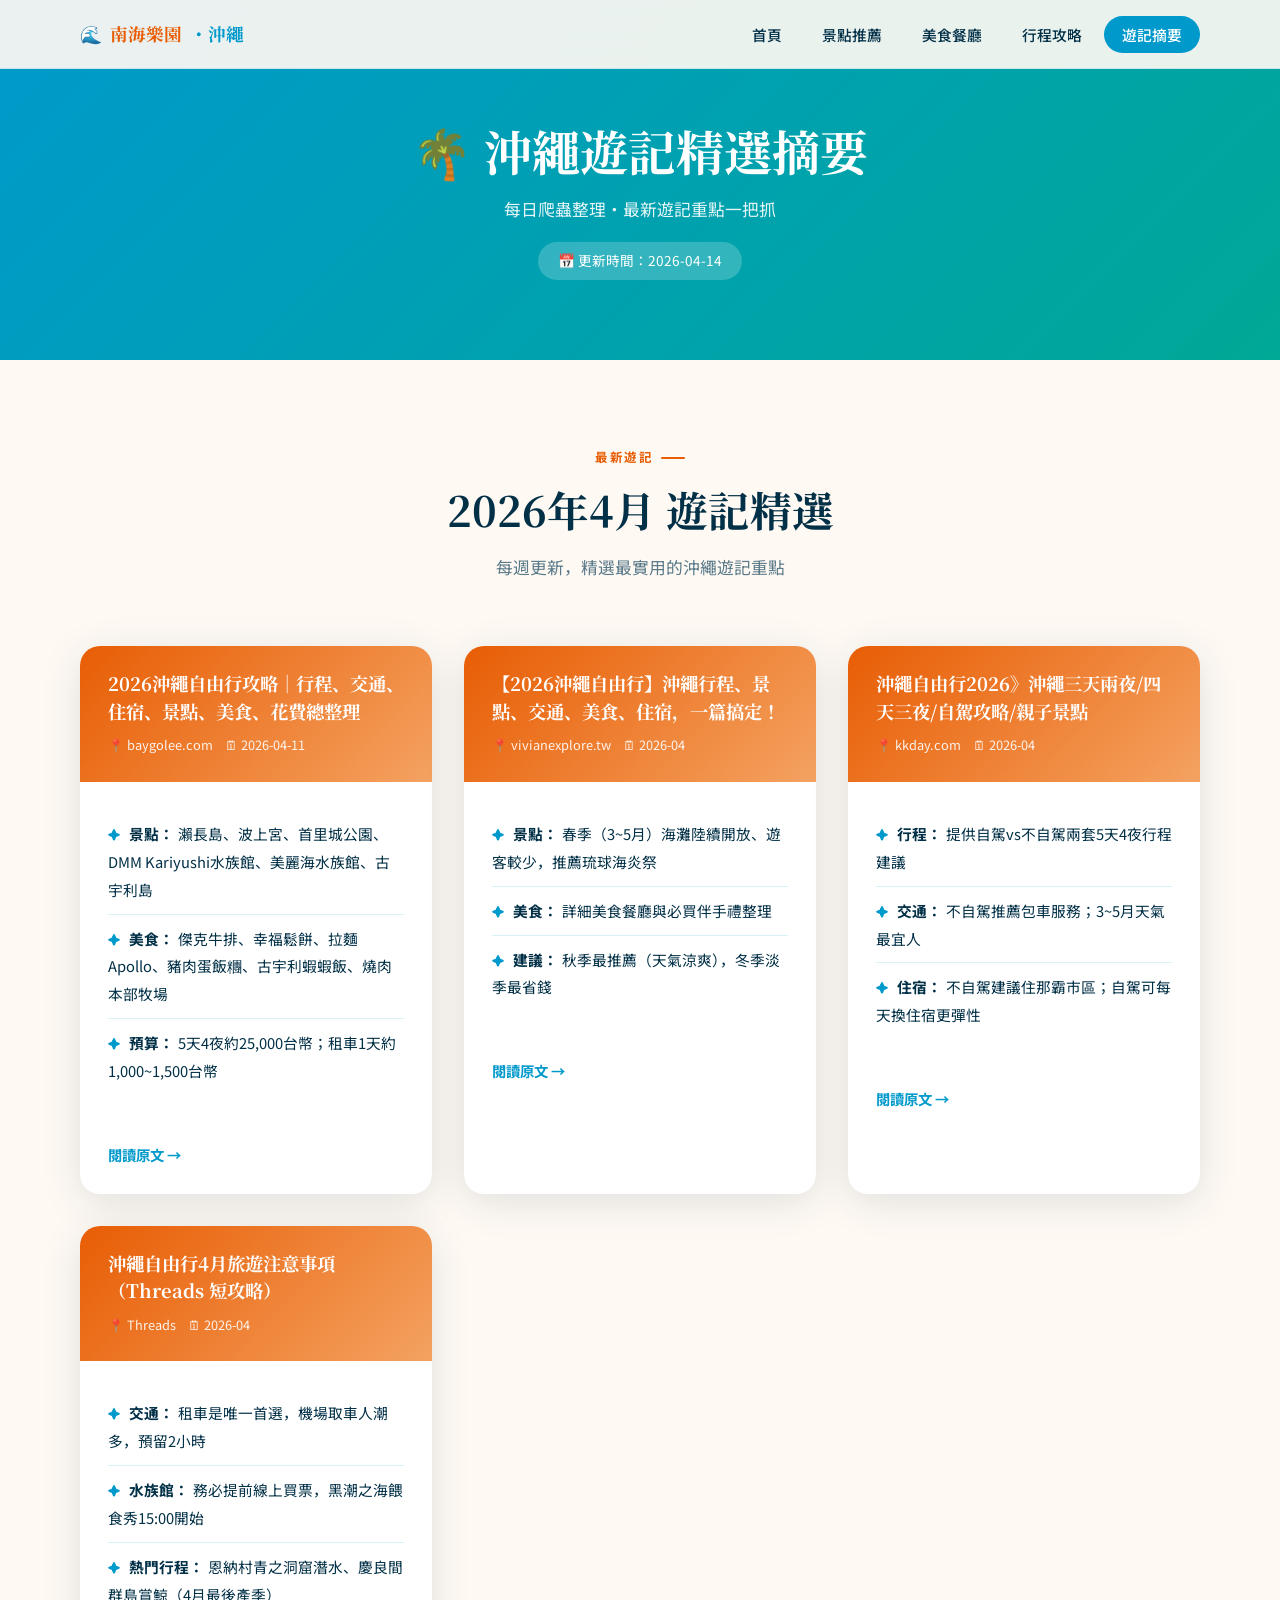
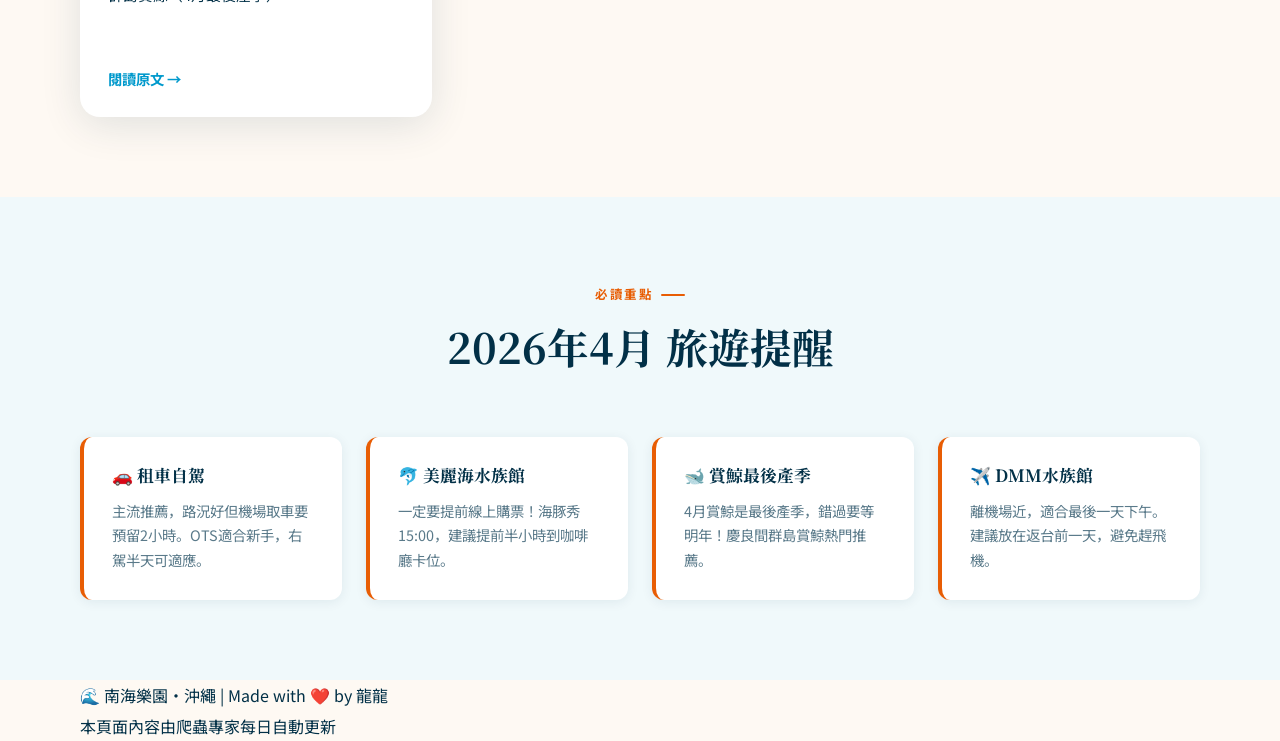
==== blog.html @ 4c33d05e "Add: 遊記摘要部落格頁面 (blog.html) + 導航列更新" ====
<!DOCTYPE html>
<html lang="zh-TW">
<head>
  <meta charset="UTF-8">
  <meta name="viewport" content="width=device-width, initial-scale=1.0">
  <title>🌴 遊記摘要｜南海樂園・沖繩</title>
  <link rel="preconnect" href="https://fonts.googleapis.com">
  <link href="https://fonts.googleapis.com/css2?family=Noto+Serif+JP:wght@400;700;900&family=Noto+Sans+JP:wght@300;400;500;700&display=swap" rel="stylesheet">
  <link rel="stylesheet" href="css/style.css">
  <style>
    /* ===== Blog Page Styles ===== */
    .page-header {
      background: linear-gradient(135deg, var(--primary) 0%, var(--teal) 100%);
      padding: 120px 0 80px;
      text-align: center;
      color: white;
    }
    .page-header h1 {
      font-size: clamp(2rem, 5vw, 3rem);
      margin-bottom: 12px;
    }
    .page-header p {
      opacity: 0.9;
      font-size: 1.05rem;
    }
    .update-time {
      display: inline-block;
      background: rgba(255,255,255,0.2);
      padding: 6px 20px;
      border-radius: 50px;
      font-size: 0.85rem;
      margin-top: 16px;
    }

    /* ===== Blog Cards Grid ===== */
    .blog-section {
      padding: 80px 0;
    }
    .blog-grid {
      display: grid;
      grid-template-columns: repeat(auto-fill, minmax(340px, 1fr));
      gap: 32px;
      margin-top: 48px;
    }
    .blog-card {
      background: white;
      border-radius: var(--radius);
      overflow: hidden;
      box-shadow: var(--shadow);
      transition: var(--transition);
    }
    .blog-card:hover {
      transform: translateY(-8px);
      box-shadow: 0 20px 60px rgba(2,48,71,0.18);
    }
    .blog-card-header {
      background: linear-gradient(135deg, var(--secondary) 0%, var(--sand) 100%);
      padding: 24px 28px;
      color: white;
    }
    .blog-card-header h3 {
      font-size: 1.15rem;
      margin-bottom: 8px;
      line-height: 1.5;
    }
    .blog-meta {
      display: flex;
      flex-wrap: wrap;
      gap: 12px;
      font-size: 0.8rem;
      opacity: 0.9;
    }
    .blog-meta span {
      display: flex;
      align-items: center;
      gap: 4px;
    }
    .blog-card-body {
      padding: 28px;
    }
    .blog-highlights {
      list-style: none;
    }
    .blog-highlights li {
      padding: 10px 0;
      border-bottom: 1px solid var(--border);
      font-size: 0.92rem;
    }
    .blog-highlights li:last-child {
      border-bottom: none;
    }
    .blog-highlights li::before {
      content: '✦';
      color: var(--primary);
      margin-right: 8px;
      font-size: 0.8rem;
    }
    .blog-highlights .label {
      font-weight: 700;
      color: var(--dark);
      margin-right: 4px;
    }
    .blog-card-footer {
      padding: 16px 28px 24px;
    }
    .blog-link {
      display: inline-flex;
      align-items: center;
      gap: 6px;
      color: var(--primary);
      font-weight: 700;
      font-size: 0.9rem;
      transition: var(--transition);
    }
    .blog-link:hover {
      gap: 12px;
      color: var(--secondary);
    }

    /* ===== Key Tips Section ===== */
    .tips-section {
      background: var(--light-bg);
      padding: 80px 0;
    }
    .tips-list {
      display: grid;
      grid-template-columns: repeat(auto-fill, minmax(260px, 1fr));
      gap: 24px;
      margin-top: 48px;
    }
    .tip-card {
      background: white;
      border-radius: var(--radius-sm);
      padding: 28px;
      box-shadow: var(--shadow-sm);
      border-left: 4px solid var(--secondary);
    }
    .tip-card h4 {
      color: var(--dark);
      margin-bottom: 12px;
      font-size: 1.05rem;
    }
    .tip-card p {
      font-size: 0.9rem;
      color: var(--text-light);
      line-height: 1.7;
    }

    /* ===== Responsive ===== */
    @media (max-width: 768px) {
      .blog-grid {
        grid-template-columns: 1fr;
      }
    }
  </style>
</head>
<body>

<!-- Navbar -->
<nav class="navbar">
  <div class="container">
    <a href="index.html" class="nav-logo">🌊 <span>南海樂園</span>・沖繩</a>
    <ul class="nav-links">
      <li><a href="index.html">首頁</a></li>
      <li><a href="spots.html">景點推薦</a></li>
      <li><a href="restaurants.html">美食餐廳</a></li>
      <li><a href="itinerary.html">行程攻略</a></li>
      <li><a href="blog.html" class="active">遊記摘要</a></li>
    </ul>
    <div class="hamburger" aria-label="選單">
      <span></span><span></span><span></span>
    </div>
  </div>
</nav>

<!-- Mobile Menu -->
<div class="mobile-menu" id="mobileMenu">
  <div class="mobile-menu-panel">
    <button class="menu-close" aria-label="關閉" onclick="closeMobileMenu()">✕</button>
    <ul>
      <li><a href="index.html" onclick="closeMobileMenu()">首頁</a></li>
      <li><a href="spots.html" onclick="closeMobileMenu()">景點推薦</a></li>
      <li><a href="restaurants.html" onclick="closeMobileMenu()">美食餐廳</a></li>
      <li><a href="itinerary.html" onclick="closeMobileMenu()">行程攻略</a></li>
      <li><a href="blog.html" onclick="closeMobileMenu()">遊記摘要</a></li>
    </ul>
  </div>
</div>

<!-- Page Header -->
<header class="page-header">
  <div class="container">
    <h1>🌴 沖繩遊記精選摘要</h1>
    <p>每日爬蟲整理・最新遊記重點一把抓</p>
    <div class="update-time">📅 更新時間：2026-04-14</div>
  </div>
</header>

<!-- Blog Cards -->
<section class="blog-section">
  <div class="container">
    <div class="section-header reveal">
      <div class="section-tag">最新遊記</div>
      <h2 class="section-title">2026年4月 遊記精選</h2>
      <p class="section-sub">每週更新，精選最實用的沖繩遊記重點</p>
    </div>

    <div class="blog-grid">

      <!-- Article 1 -->
      <article class="blog-card reveal">
        <div class="blog-card-header">
          <h3>2026沖繩自由行攻略｜行程、交通、住宿、景點、美食、花費總整理</h3>
          <div class="blog-meta">
            <span>📍 baygolee.com</span>
            <span>🗓 2026-04-11</span>
          </div>
        </div>
        <div class="blog-card-body">
          <ul class="blog-highlights">
            <li><span class="label">景點：</span>瀨長島、波上宮、首里城公園、DMM Kariyushi水族館、美麗海水族館、古宇利島</li>
            <li><span class="label">美食：</span>傑克牛排、幸福鬆餅、拉麵Apollo、豬肉蛋飯糰、古宇利蝦蝦飯、燒肉本部牧場</li>
            <li><span class="label">預算：</span>5天4夜約25,000台幣；租車1天約1,000~1,500台幣</li>
          </ul>
        </div>
        <div class="blog-card-footer">
          <a href="https://baygolee.com/oka-pedia/" target="_blank" class="blog-link">
            閱讀原文 → <span></span>
          </a>
        </div>
      </article>

      <!-- Article 2 -->
      <article class="blog-card reveal">
        <div class="blog-card-header">
          <h3>【2026沖繩自由行】沖繩行程、景點、交通、美食、住宿，一篇搞定！</h3>
          <div class="blog-meta">
            <span>📍 vivianexplore.tw</span>
            <span>🗓 2026-04</span>
          </div>
        </div>
        <div class="blog-card-body">
          <ul class="blog-highlights">
            <li><span class="label">景點：</span>春季（3~5月）海灘陸續開放、遊客較少，推薦琉球海炎祭</li>
            <li><span class="label">美食：</span>詳細美食餐廳與必買伴手禮整理</li>
            <li><span class="label">建議：</span>秋季最推薦（天氣涼爽），冬季淡季最省錢</li>
          </ul>
        </div>
        <div class="blog-card-footer">
          <a href="https://vivianexplore.tw/okinawa-travel/" target="_blank" class="blog-link">
            閱讀原文 → <span></span>
          </a>
        </div>
      </article>

      <!-- Article 3 -->
      <article class="blog-card reveal">
        <div class="blog-card-header">
          <h3>沖繩自由行2026》沖繩三天兩夜/四天三夜/自駕攻略/親子景點</h3>
          <div class="blog-meta">
            <span>📍 kkday.com</span>
            <span>🗓 2026-04</span>
          </div>
        </div>
        <div class="blog-card-body">
          <ul class="blog-highlights">
            <li><span class="label">行程：</span>提供自駕vs不自駕兩套5天4夜行程建議</li>
            <li><span class="label">交通：</span>不自駕推薦包車服務；3~5月天氣最宜人</li>
            <li><span class="label">住宿：</span>不自駕建議住那霸市區；自駕可每天換住宿更彈性</li>
          </ul>
        </div>
        <div class="blog-card-footer">
          <a href="https://www.kkday.com/zh-tw/blog/38327/asia-japan-okinawa-guide" target="_blank" class="blog-link">
            閱讀原文 → <span></span>
          </a>
        </div>
      </article>

      <!-- Article 4 -->
      <article class="blog-card reveal">
        <div class="blog-card-header">
          <h3>沖繩自由行4月旅遊注意事項（Threads 短攻略）</h3>
          <div class="blog-meta">
            <span>📍 Threads</span>
            <span>🗓 2026-04</span>
          </div>
        </div>
        <div class="blog-card-body">
          <ul class="blog-highlights">
            <li><span class="label">交通：</span>租車是唯一首選，機場取車人潮多，預留2小時</li>
            <li><span class="label">水族館：</span>務必提前線上買票，黑潮之海餵食秀15:00開始</li>
            <li><span class="label">熱門行程：</span>恩納村青之洞窟潛水、慶良間群島賞鯨（4月最後產季）</li>
          </ul>
        </div>
        <div class="blog-card-footer">
          <a href="https://www.threads.com/@roolez553/post/DW0d550mD9Z" target="_blank" class="blog-link">
            閱讀原文 → <span></span>
          </a>
        </div>
      </article>

    </div>
  </div>
</section>

<!-- Key Tips -->
<section class="tips-section">
  <div class="container">
    <div class="section-header reveal">
      <div class="section-tag">必讀重點</div>
      <h2 class="section-title">2026年4月 旅遊提醒</h2>
    </div>

    <div class="tips-list">
      <div class="tip-card reveal">
        <h4>🚗 租車自駕</h4>
        <p>主流推薦，路況好但機場取車要預留2小時。OTS適合新手，右駕半天可適應。</p>
      </div>
      <div class="tip-card reveal">
        <h4>🐬 美麗海水族館</h4>
        <p>一定要提前線上購票！海豚秀15:00，建議提前半小時到咖啡廳卡位。</p>
      </div>
      <div class="tip-card reveal">
        <h4>🐋 賞鯨最後產季</h4>
        <p>4月賞鯨是最後產季，錯過要等明年！慶良間群島賞鯨熱門推薦。</p>
      </div>
      <div class="tip-card reveal">
        <h4>✈️ DMM水族館</h4>
        <p>離機場近，適合最後一天下午。建議放在返台前一天，避免趕飛機。</p>
      </div>
    </div>
  </div>
</section>

<!-- Footer -->
<footer>
  <div class="container">
    <div class="footer-content">
      <p>🌊 南海樂園・沖繩 | Made with ❤️ by 龍龍</p>
      <p class="footer-note">本頁面內容由爬蟲專家每日自動更新</p>
    </div>
  </div>
</footer>

<script>
  // Scroll reveal
  const reveals = document.querySelectorAll('.reveal');
  const revealOnScroll = () => {
    reveals.forEach(el => {
      const top = el.getBoundingClientRect().top;
      if (top < window.innerHeight - 80) el.classList.add('visible');
    });
  };
  window.addEventListener('scroll', revealOnScroll);
  revealOnScroll();

  // Mobile menu
  function closeMobileMenu() {
    document.getElementById('mobileMenu').classList.remove('open');
  }
  document.querySelector('.hamburger').addEventListener('click', () => {
    document.getElementById('mobileMenu').classList.add('open');
  });
  document.getElementById('mobileMenu').addEventListener('click', (e) => {
    if (e.target.id === 'mobileMenu') closeMobileMenu();
  });
</script>

</body>
</html>
---- css/style.css ----
/* ===== Okinawa Trip V2 Design System ===== */
* {
  margin: 0;
  padding: 0;
  box-sizing: border-box;
}

:root {
  --primary: #0099CC;
  --primary-dark: #007AA3;
  --secondary: #E85D04;
  --teal: #00A896;
  --sand: #F4A261;
  --bg: #FEF9F3;
  --dark: #023047;
  --white: #ffffff;
  --light-bg: #F0F9FB;
  --text: #023047;
  --text-light: #5A7A8A;
  --border: rgba(0,153,204,0.15);
  --shadow: 0 8px 40px rgba(2,48,71,0.12);
  --shadow-sm: 0 2px 12px rgba(2,48,71,0.08);
  --radius: 20px;
  --radius-sm: 12px;
  --transition: all 0.35s cubic-bezier(0.25,0.46,0.45,0.94);
  --section-pad: 96px;
}

html { scroll-behavior: smooth; }

body {
  font-family: 'Noto Sans JP', 'Helvetica Neue', Arial, sans-serif;
  color: var(--text);
  background: var(--bg);
  line-height: 1.9;
  overflow-x: hidden;
}

h1, h2, h3, h4 {
  font-family: 'Noto Serif JP', serif;
  font-weight: 700;
  line-height: 1.3;
}

a { text-decoration: none; color: inherit; }
img { max-width: 100%; display: block; }

/* ===== Scroll Reveal ===== */
.reveal {
  opacity: 0;
  transform: translateY(40px);
  transition: opacity 0.7s ease, transform 0.7s ease;
}
.reveal.visible {
  opacity: 1;
  transform: translateY(0);
}
.reveal-left {
  opacity: 0;
  transform: translateX(-50px);
  transition: opacity 0.7s ease, transform 0.7s ease;
}
.reveal-left.visible { opacity: 1; transform: translateX(0); }
.reveal-right {
  opacity: 0;
  transform: translateX(50px);
  transition: opacity 0.7s ease, transform 0.7s ease;
}
.reveal-right.visible { opacity: 1; transform: translateX(0); }

/* ===== Container ===== */
.container {
  max-width: 1200px;
  margin: 0 auto;
  padding: 0 40px;
}
@media (max-width: 768px) {
  .container { padding: 0 20px; }
}

/* ===== Navbar ===== */
.navbar {
  position: fixed;
  top: 0; left: 0; right: 0;
  background: rgba(254,249,243,0.92);
  backdrop-filter: blur(16px);
  -webkit-backdrop-filter: blur(16px);
  z-index: 1000;
  border-bottom: 1px solid var(--border);
  transition: var(--transition);
}
.navbar .container {
  display: flex;
  align-items: center;
  justify-content: space-between;
  height: 68px;
}
.nav-logo {
  display: flex;
  align-items: center;
  gap: 8px;
  font-family: 'Noto Serif JP', serif;
  font-size: 1.1rem;
  font-weight: 700;
  color: var(--primary);
}
.nav-logo span { color: var(--secondary); }
.nav-links {
  display: flex;
  list-style: none;
  gap: 4px;
}
.nav-links a {
  padding: 8px 18px;
  border-radius: 50px;
  font-weight: 500;
  color: var(--text);
  font-size: 0.92rem;
  transition: var(--transition);
}
.nav-links a:hover { background: var(--primary); color: var(--white); }
.nav-links a.active { background: var(--primary); color: var(--white); }
.hamburger {
  display: none;
  flex-direction: column;
  gap: 5px;
  cursor: pointer;
  padding: 8px;
}
.hamburger span {
  display: block;
  width: 24px;
  height: 2px;
  background: var(--dark);
  border-radius: 2px;
  transition: var(--transition);
}

/* Mobile Menu */
.mobile-menu {
  display: none;
  position: fixed;
  inset: 0;
  background: rgba(2,48,71,0.5);
  z-index: 2000;
  opacity: 0;
  pointer-events: none;
  transition: opacity 0.3s ease;
}
.mobile-menu.open {
  display: block;
  opacity: 1;
  pointer-events: all;
}
.mobile-menu-panel {
  position: absolute;
  right: 0;
  top: 0;
  bottom: 0;
  width: 280px;
  background: var(--white);
  padding: 24px;
  transform: translateX(100%);
  transition: transform 0.3s ease;
}
.mobile-menu.open .mobile-menu-panel { transform: translateX(0); }
.menu-close {
  background: none;
  border: none;
  font-size: 1.4rem;
  cursor: pointer;
  color: var(--text);
  display: block;
  margin-left: auto;
  margin-bottom: 24px;
}
.mobile-menu-panel ul { list-style: none; }
.mobile-menu-panel a {
  display: block;
  padding: 14px 0;
  font-size: 1.05rem;
  font-weight: 500;
  border-bottom: 1px solid var(--border);
  color: var(--text);
}
@media (max-width: 768px) {
  .nav-links { display: none; }
  .hamburger { display: flex; }
}

/* ===== Hero ===== */
.hero {
  position: relative;
  height: 100vh;
  min-height: 640px;
  display: flex;
  align-items: center;
  justify-content: center;
  overflow: hidden;
}
.hero-bg {
  position: absolute;
  inset: 0;
  background-image: url('../images/hero-okinawa.jpg');
  background-size: cover;
  background-position: center;
  transform: scale(1.05);
  animation: heroZoom 20s ease-in-out infinite alternate;
}
@keyframes heroZoom {
  from { transform: scale(1.05); }
  to { transform: scale(1.15); }
}
.hero-overlay {
  position: absolute;
  inset: 0;
  background: linear-gradient(
    160deg,
    rgba(2,48,71,0.55) 0%,
    rgba(0,153,204,0.3) 50%,
    rgba(2,48,71,0.65) 100%
  );
}
.hero-content {
  position: relative;
  z-index: 2;
  text-align: center;
  color: var(--white);
  padding: 0 24px;
}
.hero-badge {
  display: inline-block;
  background: rgba(255,255,255,0.18);
  backdrop-filter: blur(8px);
  border: 1px solid rgba(255,255,255,0.3);
  padding: 6px 20px;
  border-radius: 50px;
  font-size: 0.82rem;
  font-weight: 600;
  letter-spacing: 2px;
  text-transform: uppercase;
  margin-bottom: 24px;
  color: rgba(255,255,255,0.9);
}
.hero h1 {
  font-size: clamp(3rem, 8vw, 5.5rem);
  font-weight: 900;
  line-height: 1.1;
  margin-bottom: 20px;
  text-shadow: 0 4px 30px rgba(0,0,0,0.3);
}
.hero h1 em {
  font-style: normal;
  color: var(--sand);
}
.hero-sub {
  font-size: clamp(1rem, 2.5vw, 1.25rem);
  opacity: 0.9;
  max-width: 560px;
  margin: 0 auto 36px;
  line-height: 1.8;
  font-weight: 300;
}
.hero-cta {
  display: flex;
  gap: 14px;
  justify-content: center;
  flex-wrap: wrap;
}
.btn {
  display: inline-flex;
  align-items: center;
  gap: 8px;
  padding: 14px 28px;
  border-radius: 50px;
  font-weight: 600;
  font-size: 0.95rem;
  transition: var(--transition);
  cursor: pointer;
  border: 2px solid transparent;
}
.btn-primary {
  background: var(--secondary);
  color: var(--white);
  border-color: var(--secondary);
}
.btn-primary:hover {
  background: #c94e00;
  transform: translateY(-3px) scale(1.03);
  box-shadow: 0 12px 30px rgba(232,93,4,0.4);
}
.btn-outline {
  background: rgba(255,255,255,0.15);
  color: var(--white);
  border-color: rgba(255,255,255,0.5);
  backdrop-filter: blur(4px);
}
.btn-outline:hover {
  background: var(--white);
  color: var(--primary);
  transform: translateY(-3px) scale(1.03);
  box-shadow: 0 12px 30px rgba(0,0,0,0.2);
}
.btn-outline-dark {
  background: transparent;
  color: var(--primary);
  border-color: var(--primary);
}
.btn-outline-dark:hover {
  background: var(--primary);
  color: var(--white);
  transform: translateY(-3px) scale(1.03);
  box-shadow: 0 12px 30px rgba(0,153,204,0.3);
}
.scroll-hint {
  position: absolute;
  bottom: 32px;
  left: 50%;
  transform: translateX(-50%);
  color: rgba(255,255,255,0.7);
  font-size: 0.8rem;
  letter-spacing: 2px;
  animation: bounce 2s ease-in-out infinite;
  z-index: 2;
}
@keyframes bounce {
  0%, 100% { transform: translateX(-50%) translateY(0); }
  50% { transform: translateX(-50%) translateY(8px); }
}

/* ===== Section Headers ===== */
.section-tag {
  display: inline-flex;
  align-items: center;
  gap: 8px;
  font-size: 0.78rem;
  font-weight: 700;
  letter-spacing: 2.5px;
  text-transform: uppercase;
  color: var(--secondary);
  margin-bottom: 12px;
}
.section-tag::before {
  content: '';
  display: block;
  width: 24px;
  height: 2px;
  background: var(--secondary);
  border-radius: 2px;
}
.section-title {
  font-size: clamp(1.8rem, 4vw, 2.6rem);
  color: var(--dark);
  margin-bottom: 16px;
}
.section-sub {
  font-size: 1.05rem;
  color: var(--text-light);
  max-width: 560px;
  line-height: 1.8;
  margin-bottom: 56px;
}
.section-header {
  text-align: center;
  margin-bottom: 64px;
}
.section-header .section-tag {
  justify-content: center;
}
.section-header .section-tag::before { display: none; }
.section-header .section-tag::after {
  content: '';
  display: block;
  width: 24px;
  height: 2px;
  background: var(--secondary);
  border-radius: 2px;
}
.section-header .section-sub { margin: 0 auto; }

/* ===== Sections ===== */
section { padding: var(--section-pad) 0; }
section.dark { background: var(--dark); color: var(--white); }
section.light { background: var(--light-bg); }

/* ===== Spotlight / Featured Cards ===== */
.spotlight-grid {
  display: flex;
  flex-direction: column;
  gap: 80px;
}
.spotlight-card {
  display: grid;
  grid-template-columns: 1fr 1fr;
  gap: 64px;
  align-items: center;
  padding: 64px;
  background: var(--white);
  border-radius: var(--radius);
  box-shadow: var(--shadow);
  transition: var(--transition);
  overflow: hidden;
  position: relative;
}
.spotlight-card::before {
  content: '';
  position: absolute;
  top: 0; left: 0;
  width: 5px;
  height: 100%;
  background: linear-gradient(to bottom, var(--primary), var(--teal));
  border-radius: 20px 0 0 20px;
}
.spotlight-card:hover {
  transform: translateY(-6px);
  box-shadow: 0 20px 60px rgba(2,48,71,0.18);
}
.spotlight-card.reverse { direction: rtl; }
.spotlight-card.reverse > * { direction: ltr; }
.spotlight-img {
  border-radius: var(--radius-sm);
  overflow: hidden;
  aspect-ratio: 4/3;
  position: relative;
}
.spotlight-img img {
  width: 100%;
  height: 100%;
  object-fit: cover;
  transition: transform 0.6s ease;
}
.spotlight-card:hover .spotlight-img img { transform: scale(1.06); }
.spotlight-badge {
  position: absolute;
  top: 16px;
  left: 16px;
  background: var(--secondary);
  color: var(--white);
  padding: 5px 14px;
  border-radius: 50px;
  font-size: 0.75rem;
  font-weight: 700;
  letter-spacing: 1px;
  text-transform: uppercase;
}
.spotlight-text { padding: 8px 0; }
.spotlight-label {
  font-size: 0.78rem;
  font-weight: 700;
  letter-spacing: 2px;
  text-transform: uppercase;
  color: var(--primary);
  margin-bottom: 10px;
  display: flex;
  align-items: center;
  gap: 8px;
}
.spotlight-label::before {
  content: '';
  display: block;
  width: 20px;
  height: 2px;
  background: var(--primary);
  border-radius: 2px;
}
.spotlight-title {
  font-size: clamp(1.5rem, 3vw, 2rem);
  color: var(--dark);
  margin-bottom: 16px;
  line-height: 1.3;
}
.spotlight-desc {
  font-size: 0.97rem;
  color: var(--text-light);
  line-height: 1.9;
  margin-bottom: 24px;
}
.spotlight-tags {
  display: flex;
  flex-wrap: wrap;
  gap: 8px;
  margin-bottom: 28px;
}
.tag-pill {
  display: inline-flex;
  align-items: center;
  gap: 5px;
  padding: 5px 14px;
  border-radius: 50px;
  font-size: 0.78rem;
  font-weight: 600;
  background: var(--light-bg);
  color: var(--primary);
  border: 1px solid var(--border);
}
.spotlight-link {
  display: inline-flex;
  align-items: center;
  gap: 8px;
  font-weight: 700;
  font-size: 0.9rem;
  color: var(--primary);
  transition: var(--transition);
  padding-bottom: 2px;
  border-bottom: 2px solid transparent;
}
.spotlight-link:hover {
  gap: 14px;
  border-bottom-color: var(--primary);
}

@media (max-width: 900px) {
  .spotlight-card {
    grid-template-columns: 1fr;
    padding: 40px 32px;
    gap: 32px;
  }
  .spotlight-card.reverse { direction: ltr; }
}

/* ===== Day Cards ===== */
.day-section { margin-top: 80px; }
.day-header {
  display: flex;
  align-items: center;
  gap: 20px;
  margin-bottom: 40px;
}
.day-number {
  font-family: 'Noto Serif JP', serif;
  font-size: 3.5rem;
  font-weight: 900;
  color: var(--primary);
  opacity: 0.15;
  line-height: 1;
}
.day-title {
  font-size: 1.5rem;
  color: var(--dark);
}
.day-subtitle {
  font-size: 0.85rem;
  color: var(--text-light);
  margin-top: 2px;
}
.day-cards {
  display: grid;
  grid-template-columns: repeat(3, 1fr);
  gap: 24px;
}
.day-card {
  background: var(--white);
  border-radius: var(--radius-sm);
  overflow: hidden;
  box-shadow: var(--shadow-sm);
  transition: var(--transition);
  display: flex;
  flex-direction: column;
}
.day-card:hover {
  transform: translateY(-6px) scale(1.02);
  box-shadow: 0 16px 48px rgba(2,48,71,0.14);
}
.day-card-img {
  aspect-ratio: 16/9;
  overflow: hidden;
  position: relative;
}
.day-card-img img {
  width: 100%;
  height: 100%;
  object-fit: cover;
  transition: transform 0.5s ease;
}
.day-card:hover .day-card-img img { transform: scale(1.08); }
.day-card-type {
  position: absolute;
  top: 12px;
  right: 12px;
  padding: 4px 12px;
  border-radius: 50px;
  font-size: 0.7rem;
  font-weight: 700;
  text-transform: uppercase;
  letter-spacing: 1px;
}
.type-spot {
  background: var(--primary);
  color: var(--white);
}
.type-food {
  background: var(--secondary);
  color: var(--white);
}
.day-card-body {
  padding: 20px;
  flex: 1;
  display: flex;
  flex-direction: column;
}
.day-card-title {
  font-family: 'Noto Serif JP', serif;
  font-size: 1.05rem;
  color: var(--dark);
  margin-bottom: 8px;
}
.day-card-desc {
  font-size: 0.85rem;
  color: var(--text-light);
  line-height: 1.7;
  flex: 1;
  margin-bottom: 16px;
}
.day-card-link {
  font-size: 0.82rem;
  font-weight: 700;
  color: var(--primary);
  display: flex;
  align-items: center;
  gap: 6px;
  transition: var(--transition);
}
.day-card-link:hover { gap: 10px; color: var(--secondary); }

@media (max-width: 900px) {
  .day-cards { grid-template-columns: repeat(2, 1fr); }
  section { padding: 64px 0; }
}
@media (max-width: 600px) {
  .day-cards { grid-template-columns: 1fr; }
  .spotlight-card { padding: 32px 20px; }
  section { padding: 48px 0; }
}

/* ===== Intro Section ===== */
.intro-grid {
  display: grid;
  grid-template-columns: 1fr 1fr;
  gap: 80px;
  align-items: center;
}
.intro-img-wrap {
  position: relative;
}
.intro-img-wrap img {
  border-radius: var(--radius);
  width: 100%;
  aspect-ratio: 4/3;
  object-fit: cover;
  box-shadow: var(--shadow);
}
.intro-img-wrap::after {
  content: '';
  position: absolute;
  bottom: -20px;
  right: -20px;
  width: 60%;
  height: 60%;
  border: 4px solid var(--sand);
  border-radius: var(--radius);
  z-index: -1;
}
.intro-text h2 {
  font-size: clamp(1.8rem, 3.5vw, 2.4rem);
  margin-bottom: 20px;
  color: var(--dark);
}
.intro-text h2 span { color: var(--primary); }
.intro-text p {
  color: var(--text-light);
  margin-bottom: 16px;
  font-size: 0.97rem;
}
.intro-features {
  display: grid;
  grid-template-columns: 1fr 1fr;
  gap: 14px;
  margin-top: 28px;
}
.intro-feature {
  display: flex;
  align-items: center;
  gap: 10px;
  padding: 14px 18px;
  background: var(--white);
  border-radius: var(--radius-sm);
  box-shadow: var(--shadow-sm);
  font-size: 0.88rem;
  font-weight: 600;
  color: var(--dark);
  transition: var(--transition);
}
.intro-feature:hover {
  transform: translateY(-3px);
  box-shadow: var(--shadow);
}
.intro-feature .icon {
  font-size: 1.2rem;
  width: 36px;
  height: 36px;
  display: flex;
  align-items: center;
  justify-content: center;
  border-radius: 50%;
  background: var(--light-bg);
  flex-shrink: 0;
}
@media (max-width: 900px) {
  .intro-grid { grid-template-columns: 1fr; gap: 40px; }
  .intro-img-wrap::after { display: none; }
}

/* ===== Stats ===== */
.stats-grid {
  display: grid;
  grid-template-columns: repeat(4, 1fr);
  gap: 32px;
}
.stat-item {
  text-align: center;
  padding: 40px 20px;
  background: rgba(255,255,255,0.07);
  border-radius: var(--radius-sm);
  border: 1px solid rgba(255,255,255,0.1);
  transition: var(--transition);
}
.stat-item:hover {
  background: rgba(255,255,255,0.12);
  transform: translateY(-4px);
}
.stat-item h3 {
  font-size: 2.8rem;
  font-weight: 900;
  color: var(--sand);
  line-height: 1;
  margin-bottom: 8px;
}
.stat-item p {
  font-size: 0.88rem;
  color: rgba(255,255,255,0.7);
  font-weight: 500;
}
@media (max-width: 768px) {
  .stats-grid { grid-template-columns: repeat(2, 1fr); }
}

/* ===== Card Grid (spots list) ===== */
.card-grid {
  display: grid;
  grid-template-columns: repeat(3, 1fr);
  gap: 28px;
}
.card {
  background: var(--white);
  border-radius: var(--radius-sm);
  overflow: hidden;
  box-shadow: var(--shadow-sm);
  transition: var(--transition);
  display: flex;
  flex-direction: column;
}
.card:hover {
  transform: translateY(-8px) scale(1.02);
  box-shadow: 0 20px 56px rgba(2,48,71,0.16);
}
.card-img {
  aspect-ratio: 16/9;
  overflow: hidden;
  position: relative;
}
.card-img img {
  width: 100%;
  height: 100%;
  object-fit: cover;
  transition: transform 0.5s ease;
}
.card:hover .card-img img { transform: scale(1.08); }
.card-number {
  position: absolute;
  top: 12px;
  left: 12px;
  width: 32px;
  height: 32px;
  background: var(--primary);
  color: var(--white);
  border-radius: 50%;
  display: flex;
  align-items: center;
  justify-content: center;
  font-size: 0.78rem;
  font-weight: 700;
}
.card-body {
  padding: 20px;
  flex: 1;
  display: flex;
  flex-direction: column;
}
.card-body h3 {
  font-family: 'Noto Serif JP', serif;
  font-size: 1.05rem;
  color: var(--dark);
  margin-bottom: 8px;
}
.card-body p {
  font-size: 0.85rem;
  color: var(--text-light);
  line-height: 1.7;
  flex: 1;
  margin-bottom: 16px;
}
.card-link {
  font-size: 0.82rem;
  font-weight: 700;
  color: var(--primary);
  display: flex;
  align-items: center;
  gap: 6px;
  transition: var(--transition);
}
.card-link:hover { gap: 10px; color: var(--secondary); }

@media (max-width: 900px) {
  .card-grid { grid-template-columns: repeat(2, 1fr); }
}
@media (max-width: 600px) {
  .card-grid { grid-template-columns: 1fr; }
}

/* ===== Page Header ===== */
.page-header {
  padding: 140px 0 64px;
  text-align: center;
  background: linear-gradient(160deg, var(--dark) 0%, var(--primary-dark) 100%);
  color: var(--white);
}
.page-header h1 {
  font-size: clamp(2rem, 5vw, 3rem);
  margin-bottom: 12px;
}
.page-header p {
  font-size: 1rem;
  opacity: 0.8;
}

/* ===== Spot/Restaurant Detail ===== */
.spot-hero, .rest-hero {
  position: relative;
  height: 70vh;
  min-height: 480px;
  overflow: hidden;
}
.spot-hero img, .rest-hero img {
  width: 100%;
  height: 100%;
  object-fit: cover;
}
.spot-hero-overlay, .rest-hero-overlay {
  position: absolute;
  inset: 0;
  background: linear-gradient(to bottom, rgba(2,48,71,0.3) 0%, rgba(2,48,71,0.7) 100%);
}
.spot-hero-content, .rest-hero-content {
  position: absolute;
  bottom: 0;
  left: 0;
  right: 0;
  padding: 64px 0;
  color: var(--white);
}
.spot-number, .rest-number {
  font-size: 0.78rem;
  font-weight: 700;
  letter-spacing: 2px;
  text-transform: uppercase;
  color: var(--sand);
  margin-bottom: 8px;
}
.spot-hero-content h1, .rest-hero-content h1 {
  font-size: clamp(2rem, 5vw, 3.5rem);
  margin-bottom: 12px;
}
.spot-detail { padding: 0 0 var(--section-pad); }
.spot-detail .container { padding-top: 48px; }

/* ===== Info Cards ===== */
.spot-info-grid {
  display: grid;
  grid-template-columns: repeat(2, 1fr);
  gap: 16px;
  margin: 40px 0;
}
.info-card {
  background: var(--white);
  border-radius: var(--radius-sm);
  padding: 20px 24px;
  box-shadow: var(--shadow-sm);
  display: flex;
  flex-direction: column;
  gap: 6px;
  transition: var(--transition);
  border-left: 4px solid var(--primary);
}
.info-card:hover {
  transform: translateY(-3px);
  box-shadow: var(--shadow);
}
.info-card .label {
  font-size: 0.75rem;
  font-weight: 700;
  text-transform: uppercase;
  letter-spacing: 1.5px;
  color: var(--primary);
  opacity: 0.7;
}
.info-card .value {
  font-size: 0.95rem;
  font-weight: 500;
  color: var(--text);
  line-height: 1.5;
}
.spot-nav {
  display: flex;
  justify-content: space-between;
  align-items: center;
  padding: 40px 0;
  border-top: 1px solid var(--border);
  margin-top: 40px;
}
.spot-nav a {
  display: inline-flex;
  align-items: center;
  gap: 8px;
  padding: 12px 24px;
  border-radius: 50px;
  font-weight: 600;
  font-size: 0.9rem;
  transition: var(--transition);
}
.spot-nav .prev-btn {
  background: var(--light-bg);
  color: var(--primary);
}
.spot-nav .prev-btn:hover {
  background: var(--primary);
  color: var(--white);
  transform: translateY(-2px);
}
.spot-nav .next-btn {
  background: var(--secondary);
  color: var(--white);
}
.spot-nav .next-btn:hover {
  background: #c94e00;
  transform: translateY(-2px);
}
.spot-nav .placeholder { visibility: hidden; }
.spot-back {
  display: inline-flex;
  align-items: center;
  gap: 6px;
  padding: 10px 20px;
  background: var(--light-bg);
  color: var(--primary);
  border-radius: 50px;
  font-weight: 600;
  font-size: 0.9rem;
  transition: var(--transition);
  margin-bottom: 32px;
}
.spot-back:hover {
  background: var(--primary);
  color: var(--white);
}
@media (max-width: 600px) {
  .spot-info-grid { grid-template-columns: 1fr; }
}

/* ===== Footer ===== */
.footer {
  background: var(--dark);
  color: rgba(255,255,255,0.75);
  padding: 72px 0 0;
}
.footer-inner {
  display: grid;
  grid-template-columns: 2fr 1fr 1fr;
  gap: 60px;
  margin-bottom: 56px;
}
.footer-brand h3 {
  font-family: 'Noto Serif JP', serif;
  font-size: 1.3rem;
  color: var(--white);
  margin-bottom: 12px;
}
.footer-brand h3 span { color: var(--sand); }
.footer-brand p {
  font-size: 0.9rem;
  line-height: 1.8;
  color: rgba(255,255,255,0.55);
}
.footer-links h4 {
  font-size: 0.78rem;
  font-weight: 700;
  letter-spacing: 2px;
  text-transform: uppercase;
  color: var(--white);
  margin-bottom: 16px;
  font-family: 'Noto Sans JP', sans-serif;
}
.footer-links ul { list-style: none; }
.footer-links li { margin-bottom: 10px; }
.footer-links a {
  font-size: 0.9rem;
  color: rgba(255,255,255,0.55);
  transition: var(--transition);
}
.footer-links a:hover { color: var(--sand); }
.footer-bottom {
  border-top: 1px solid rgba(255,255,255,0.1);
  padding: 20px 0;
  text-align: center;
  font-size: 0.82rem;
  color: rgba(255,255,255,0.35);
}
@media (max-width: 768px) {
  .footer-inner { grid-template-columns: 1fr; gap: 36px; }
}

/* ===== CTA Banner ===== */
.cta-banner {
  background: linear-gradient(135deg, var(--dark) 0%, var(--primary-dark) 100%);
  color: var(--white);
  padding: 80px 0;
  text-align: center;
}
.cta-banner h2 {
  font-size: clamp(1.8rem, 4vw, 2.8rem);
  margin-bottom: 16px;
}
.cta-banner p {
  opacity: 0.8;
  max-width: 500px;
  margin: 0 auto 32px;
}

/* ===== Itinerary ===== */
.itinerary-day {
  margin-bottom: 80px;
}
.itinerary-day-header {
  display: flex;
  align-items: baseline;
  gap: 16px;
  margin-bottom: 32px;
  padding-bottom: 16px;
  border-bottom: 2px solid var(--border);
}
.itinerary-day-header .day {
  font-family: 'Noto Serif JP', serif;
  font-size: 2rem;
  font-weight: 900;
  color: var(--primary);
}
.itinerary-day-header .theme {
  font-size: 1rem;
  color: var(--text-light);
}
.itinerary-items {
  display: grid;
  grid-template-columns: repeat(3, 1fr);
  gap: 20px;
}
.itinerary-item {
  background: var(--white);
  border-radius: var(--radius-sm);
  padding: 24px;
  box-shadow: var(--shadow-sm);
  transition: var(--transition);
}
.itinerary-item:hover {
  transform: translateY(-4px);
  box-shadow: var(--shadow);
}
.itinerary-item .time {
  font-size: 0.78rem;
  font-weight: 700;
  color: var(--secondary);
  letter-spacing: 1px;
  margin-bottom: 8px;
}
.itinerary-item h4 {
  font-family: 'Noto Serif JP', serif;
  font-size: 1rem;
  color: var(--dark);
  margin-bottom: 6px;
}
.itinerary-item p {
  font-size: 0.85rem;
  color: var(--text-light);
}
@media (max-width: 900px) {
  .itinerary-items { grid-template-columns: 1fr; }
}
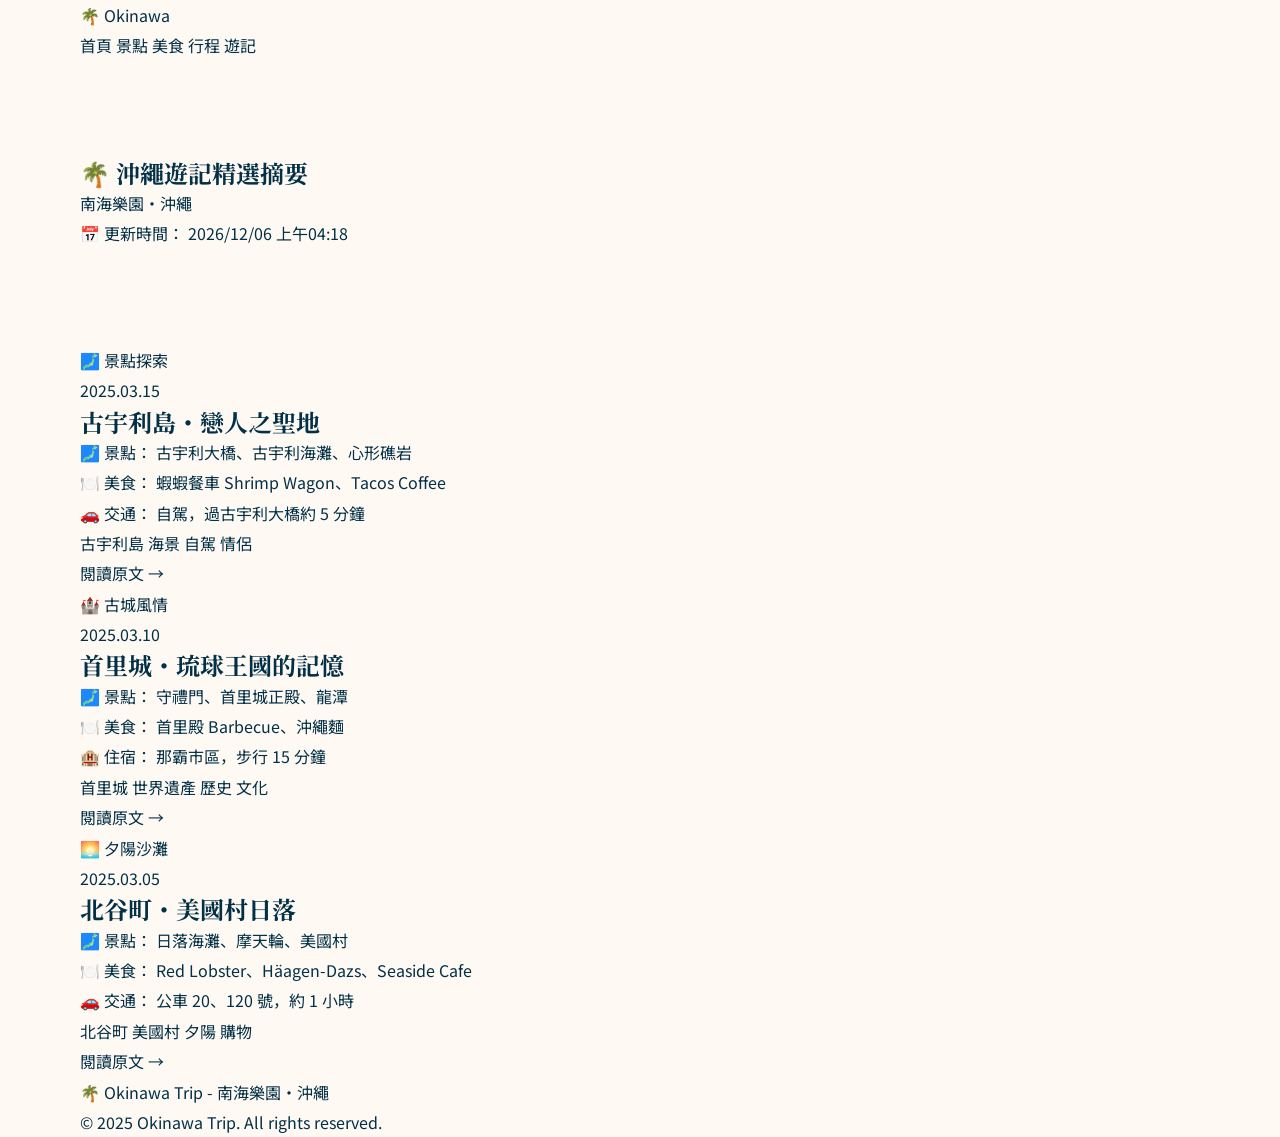
==== commit 96873b09: "Update: 遊記摘要頁面重建（webdesigner + crawler 完成）" ====
--- a/blog.html
+++ b/blog.html
@@ -3,368 +3,168 @@
 <head>
   <meta charset="UTF-8">
   <meta name="viewport" content="width=device-width, initial-scale=1.0">
-  <title>🌴 遊記摘要｜南海樂園・沖繩</title>
+  <title>🌴 沖繩遊記精選摘要 - Okinawa Trip</title>
   <link rel="preconnect" href="https://fonts.googleapis.com">
-  <link href="https://fonts.googleapis.com/css2?family=Noto+Serif+JP:wght@400;700;900&family=Noto+Sans+JP:wght@300;400;500;700&display=swap" rel="stylesheet">
+  <link rel="preconnect" href="https://fonts.gstatic.com" crossorigin>
+  <link href="https://fonts.googleapis.com/css2?family=Noto+Sans+JP:wght@400;500;700&family=Noto+Serif+JP:wght@700&display=swap" rel="stylesheet">
   <link rel="stylesheet" href="css/style.css">
-  <style>
-    /* ===== Blog Page Styles ===== */
-    .page-header {
-      background: linear-gradient(135deg, var(--primary) 0%, var(--teal) 100%);
-      padding: 120px 0 80px;
-      text-align: center;
-      color: white;
-    }
-    .page-header h1 {
-      font-size: clamp(2rem, 5vw, 3rem);
-      margin-bottom: 12px;
-    }
-    .page-header p {
-      opacity: 0.9;
-      font-size: 1.05rem;
-    }
-    .update-time {
-      display: inline-block;
-      background: rgba(255,255,255,0.2);
-      padding: 6px 20px;
-      border-radius: 50px;
-      font-size: 0.85rem;
-      margin-top: 16px;
-    }
-
-    /* ===== Blog Cards Grid ===== */
-    .blog-section {
-      padding: 80px 0;
-    }
-    .blog-grid {
-      display: grid;
-      grid-template-columns: repeat(auto-fill, minmax(340px, 1fr));
-      gap: 32px;
-      margin-top: 48px;
-    }
-    .blog-card {
-      background: white;
-      border-radius: var(--radius);
-      overflow: hidden;
-      box-shadow: var(--shadow);
-      transition: var(--transition);
-    }
-    .blog-card:hover {
-      transform: translateY(-8px);
-      box-shadow: 0 20px 60px rgba(2,48,71,0.18);
-    }
-    .blog-card-header {
-      background: linear-gradient(135deg, var(--secondary) 0%, var(--sand) 100%);
-      padding: 24px 28px;
-      color: white;
-    }
-    .blog-card-header h3 {
-      font-size: 1.15rem;
-      margin-bottom: 8px;
-      line-height: 1.5;
-    }
-    .blog-meta {
-      display: flex;
-      flex-wrap: wrap;
-      gap: 12px;
-      font-size: 0.8rem;
-      opacity: 0.9;
-    }
-    .blog-meta span {
-      display: flex;
-      align-items: center;
-      gap: 4px;
-    }
-    .blog-card-body {
-      padding: 28px;
-    }
-    .blog-highlights {
-      list-style: none;
-    }
-    .blog-highlights li {
-      padding: 10px 0;
-      border-bottom: 1px solid var(--border);
-      font-size: 0.92rem;
-    }
-    .blog-highlights li:last-child {
-      border-bottom: none;
-    }
-    .blog-highlights li::before {
-      content: '✦';
-      color: var(--primary);
-      margin-right: 8px;
-      font-size: 0.8rem;
-    }
-    .blog-highlights .label {
-      font-weight: 700;
-      color: var(--dark);
-      margin-right: 4px;
-    }
-    .blog-card-footer {
-      padding: 16px 28px 24px;
-    }
-    .blog-link {
-      display: inline-flex;
-      align-items: center;
-      gap: 6px;
-      color: var(--primary);
-      font-weight: 700;
-      font-size: 0.9rem;
-      transition: var(--transition);
-    }
-    .blog-link:hover {
-      gap: 12px;
-      color: var(--secondary);
-    }
-
-    /* ===== Key Tips Section ===== */
-    .tips-section {
-      background: var(--light-bg);
-      padding: 80px 0;
-    }
-    .tips-list {
-      display: grid;
-      grid-template-columns: repeat(auto-fill, minmax(260px, 1fr));
-      gap: 24px;
-      margin-top: 48px;
-    }
-    .tip-card {
-      background: white;
-      border-radius: var(--radius-sm);
-      padding: 28px;
-      box-shadow: var(--shadow-sm);
-      border-left: 4px solid var(--secondary);
-    }
-    .tip-card h4 {
-      color: var(--dark);
-      margin-bottom: 12px;
-      font-size: 1.05rem;
-    }
-    .tip-card p {
-      font-size: 0.9rem;
-      color: var(--text-light);
-      line-height: 1.7;
-    }
-
-    /* ===== Responsive ===== */
-    @media (max-width: 768px) {
-      .blog-grid {
-        grid-template-columns: 1fr;
-      }
-    }
-  </style>
 </head>
 <body>
+  <!-- 頁首 -->
+  <header class="site-header">
+    <div class="container header-inner">
+      <a href="index.html" class="logo">🌴 Okinawa</a>
+      <nav class="nav-menu">
+        <a href="index.html">首頁</a>
+        <a href="spots.html">景點</a>
+        <a href="restaurants.html">美食</a>
+        <a href="itinerary.html">行程</a>
+        <a href="blog.html" class="active">遊記</a>
+      </nav>
+      <button class="hamburger" id="hamburger" aria-label="選單">
+        <span></span><span></span><span></span>
+      </button>
+    </div>
+  </header>
 
-<!-- Navbar -->
-<nav class="navbar">
-  <div class="container">
-    <a href="index.html" class="nav-logo">🌊 <span>南海樂園</span>・沖繩</a>
-    <ul class="nav-links">
-      <li><a href="index.html">首頁</a></li>
-      <li><a href="spots.html">景點推薦</a></li>
-      <li><a href="restaurants.html">美食餐廳</a></li>
-      <li><a href="itinerary.html">行程攻略</a></li>
-      <li><a href="blog.html" class="active">遊記摘要</a></li>
-    </ul>
-    <div class="hamburger" aria-label="選單">
-      <span></span><span></span><span></span>
+  <!-- 頁面標題區 -->
+  <section class="page-hero">
+    <div class="container">
+      <h1>🌴 沖繩遊記精選摘要</h1>
+      <p class="hero-subtitle">南海樂園・沖繩</p>
+      <div class="update-time">
+        <span class="update-label">📅 更新時間：</span>
+        <span class="update-date" id="update-date">載入中...</span>
+      </div>
     </div>
-  </div>
-</nav>
+  </section>
 
-<!-- Mobile Menu -->
-<div class="mobile-menu" id="mobileMenu">
-  <div class="mobile-menu-panel">
-    <button class="menu-close" aria-label="關閉" onclick="closeMobileMenu()">✕</button>
-    <ul>
-      <li><a href="index.html" onclick="closeMobileMenu()">首頁</a></li>
-      <li><a href="spots.html" onclick="closeMobileMenu()">景點推薦</a></li>
-      <li><a href="restaurants.html" onclick="closeMobileMenu()">美食餐廳</a></li>
-      <li><a href="itinerary.html" onclick="closeMobileMenu()">行程攻略</a></li>
-      <li><a href="blog.html" onclick="closeMobileMenu()">遊記摘要</a></li>
-    </ul>
-  </div>
-</div>
-
-<!-- Page Header -->
-<header class="page-header">
-  <div class="container">
-    <h1>🌴 沖繩遊記精選摘要</h1>
-    <p>每日爬蟲整理・最新遊記重點一把抓</p>
-    <div class="update-time">📅 更新時間：2026-04-14</div>
-  </div>
-</header>
-
-<!-- Blog Cards -->
-<section class="blog-section">
-  <div class="container">
-    <div class="section-header reveal">
-      <div class="section-tag">最新遊記</div>
-      <h2 class="section-title">2026年4月 遊記精選</h2>
-      <p class="section-sub">每週更新，精選最實用的沖繩遊記重點</p>
-    </div>
-
-    <div class="blog-grid">
-
-      <!-- Article 1 -->
-      <article class="blog-card reveal">
+  <!-- 遊記卡片區塊 -->
+  <main class="container">
+    <!-- 動態內容區塊：爬蟲專家請在此處替換整個 .blog-grid 內容 -->
+    <div class="blog-grid" id="blog-content">
+      <!-- 預設範例卡片（實際內容由爬蟲專家更新） -->
+      <article class="blog-card">
         <div class="blog-card-header">
-          <h3>2026沖繩自由行攻略｜行程、交通、住宿、景點、美食、花費總整理</h3>
-          <div class="blog-meta">
-            <span>📍 baygolee.com</span>
-            <span>🗓 2026-04-11</span>
+          <div class="blog-tag">🗾 景點探索</div>
+          <div class="blog-date">2025.03.15</div>
+        </div>
+        <h2 class="blog-card-title">古宇利島・戀人之聖地</h2>
+        <div class="blog-card-summary">
+          <div class="summary-item">
+            <span class="summary-icon">🗾</span>
+            <span class="summary-label">景點：</span>
+            <span class="summary-text">古宇利大橋、古宇利海灘、心形礁岩</span>
+          </div>
+          <div class="summary-item">
+            <span class="summary-icon">🍽️</span>
+            <span class="summary-label">美食：</span>
+            <span class="summary-text">蝦蝦餐車 Shrimp Wagon、Tacos Coffee</span>
+          </div>
+          <div class="summary-item">
+            <span class="summary-icon">🚗</span>
+            <span class="summary-label">交通：</span>
+            <span class="summary-text">自駕，過古宇利大橋約 5 分鐘</span>
           </div>
         </div>
-        <div class="blog-card-body">
-          <ul class="blog-highlights">
-            <li><span class="label">景點：</span>瀨長島、波上宮、首里城公園、DMM Kariyushi水族館、美麗海水族館、古宇利島</li>
-            <li><span class="label">美食：</span>傑克牛排、幸福鬆餅、拉麵Apollo、豬肉蛋飯糰、古宇利蝦蝦飯、燒肉本部牧場</li>
-            <li><span class="label">預算：</span>5天4夜約25,000台幣；租車1天約1,000~1,500台幣</li>
-          </ul>
+        <div class="blog-card-tags">
+          <span class="tag">古宇利島</span>
+          <span class="tag">海景</span>
+          <span class="tag">自駕</span>
+          <span class="tag">情侶</span>
         </div>
-        <div class="blog-card-footer">
-          <a href="https://baygolee.com/oka-pedia/" target="_blank" class="blog-link">
-            閱讀原文 → <span></span>
-          </a>
-        </div>
+        <a href="#" class="btn-read-more">閱讀原文 →</a>
       </article>
 
-      <!-- Article 2 -->
-      <article class="blog-card reveal">
+      <article class="blog-card">
         <div class="blog-card-header">
-          <h3>【2026沖繩自由行】沖繩行程、景點、交通、美食、住宿，一篇搞定！</h3>
-          <div class="blog-meta">
-            <span>📍 vivianexplore.tw</span>
-            <span>🗓 2026-04</span>
+          <div class="blog-tag">🏰 古城風情</div>
+          <div class="blog-date">2025.03.10</div>
+        </div>
+        <h2 class="blog-card-title">首里城・琉球王國的記憶</h2>
+        <div class="blog-card-summary">
+          <div class="summary-item">
+            <span class="summary-icon">🗾</span>
+            <span class="summary-label">景點：</span>
+            <span class="summary-text">守禮門、首里城正殿、龍潭</span>
+          </div>
+          <div class="summary-item">
+            <span class="summary-icon">🍽️</span>
+            <span class="summary-label">美食：</span>
+            <span class="summary-text">首里殿 Barbecue、沖繩麵</span>
+          </div>
+          <div class="summary-item">
+            <span class="summary-icon">🏨</span>
+            <span class="summary-label">住宿：</span>
+            <span class="summary-text">那霸市區，步行 15 分鐘</span>
           </div>
         </div>
-        <div class="blog-card-body">
-          <ul class="blog-highlights">
-            <li><span class="label">景點：</span>春季（3~5月）海灘陸續開放、遊客較少，推薦琉球海炎祭</li>
-            <li><span class="label">美食：</span>詳細美食餐廳與必買伴手禮整理</li>
-            <li><span class="label">建議：</span>秋季最推薦（天氣涼爽），冬季淡季最省錢</li>
-          </ul>
+        <div class="blog-card-tags">
+          <span class="tag">首里城</span>
+          <span class="tag">世界遺產</span>
+          <span class="tag">歷史</span>
+          <span class="tag">文化</span>
         </div>
-        <div class="blog-card-footer">
-          <a href="https://vivianexplore.tw/okinawa-travel/" target="_blank" class="blog-link">
-            閱讀原文 → <span></span>
-          </a>
-        </div>
+        <a href="#" class="btn-read-more">閱讀原文 →</a>
       </article>
 
-      <!-- Article 3 -->
-      <article class="blog-card reveal">
+      <article class="blog-card">
         <div class="blog-card-header">
-          <h3>沖繩自由行2026》沖繩三天兩夜/四天三夜/自駕攻略/親子景點</h3>
-          <div class="blog-meta">
-            <span>📍 kkday.com</span>
-            <span>🗓 2026-04</span>
+          <div class="blog-tag">🌅 夕陽沙灘</div>
+          <div class="blog-date">2025.03.05</div>
+        </div>
+        <h2 class="blog-card-title">北谷町・美國村日落</h2>
+        <div class="blog-card-summary">
+          <div class="summary-item">
+            <span class="summary-icon">🗾</span>
+            <span class="summary-label">景點：</span>
+            <span class="summary-text">日落海灘、摩天輪、美國村</span>
+          </div>
+          <div class="summary-item">
+            <span class="summary-icon">🍽️</span>
+            <span class="summary-label">美食：</span>
+            <span class="summary-text">Red Lobster、Häagen-Dazs、Seaside Cafe</span>
+          </div>
+          <div class="summary-item">
+            <span class="summary-icon">🚗</span>
+            <span class="summary-label">交通：</span>
+            <span class="summary-text">公車 20、120 號，約 1 小時</span>
           </div>
         </div>
-        <div class="blog-card-body">
-          <ul class="blog-highlights">
-            <li><span class="label">行程：</span>提供自駕vs不自駕兩套5天4夜行程建議</li>
-            <li><span class="label">交通：</span>不自駕推薦包車服務；3~5月天氣最宜人</li>
-            <li><span class="label">住宿：</span>不自駕建議住那霸市區；自駕可每天換住宿更彈性</li>
-          </ul>
+        <div class="blog-card-tags">
+          <span class="tag">北谷町</span>
+          <span class="tag">美國村</span>
+          <span class="tag">夕陽</span>
+          <span class="tag">購物</span>
         </div>
-        <div class="blog-card-footer">
-          <a href="https://www.kkday.com/zh-tw/blog/38327/asia-japan-okinawa-guide" target="_blank" class="blog-link">
-            閱讀原文 → <span></span>
-          </a>
-        </div>
+        <a href="#" class="btn-read-more">閱讀原文 →</a>
       </article>
+    </div>
+    <!-- 動態內容區塊 End -->
+  </main>
 
-      <!-- Article 4 -->
-      <article class="blog-card reveal">
-        <div class="blog-card-header">
-          <h3>沖繩自由行4月旅遊注意事項（Threads 短攻略）</h3>
-          <div class="blog-meta">
-            <span>📍 Threads</span>
-            <span>🗓 2026-04</span>
-          </div>
-        </div>
-        <div class="blog-card-body">
-          <ul class="blog-highlights">
-            <li><span class="label">交通：</span>租車是唯一首選，機場取車人潮多，預留2小時</li>
-            <li><span class="label">水族館：</span>務必提前線上買票，黑潮之海餵食秀15:00開始</li>
-            <li><span class="label">熱門行程：</span>恩納村青之洞窟潛水、慶良間群島賞鯨（4月最後產季）</li>
-          </ul>
-        </div>
-        <div class="blog-card-footer">
-          <a href="https://www.threads.com/@roolez553/post/DW0d550mD9Z" target="_blank" class="blog-link">
-            閱讀原文 → <span></span>
-          </a>
-        </div>
-      </article>
+  <!-- 頁尾 -->
+  <footer class="site-footer">
+    <div class="container">
+      <p>🌴 Okinawa Trip - 南海樂園・沖繩</p>
+      <p class="footer-copy">© 2025 Okinawa Trip. All rights reserved.</p>
+    </div>
+  </footer>
 
-    </div>
-  </div>
-</section>
-
-<!-- Key Tips -->
-<section class="tips-section">
-  <div class="container">
-    <div class="section-header reveal">
-      <div class="section-tag">必讀重點</div>
-      <h2 class="section-title">2026年4月 旅遊提醒</h2>
-    </div>
-
-    <div class="tips-list">
-      <div class="tip-card reveal">
-        <h4>🚗 租車自駕</h4>
-        <p>主流推薦，路況好但機場取車要預留2小時。OTS適合新手，右駕半天可適應。</p>
-      </div>
-      <div class="tip-card reveal">
-        <h4>🐬 美麗海水族館</h4>
-        <p>一定要提前線上購票！海豚秀15:00，建議提前半小時到咖啡廳卡位。</p>
-      </div>
-      <div class="tip-card reveal">
-        <h4>🐋 賞鯨最後產季</h4>
-        <p>4月賞鯨是最後產季，錯過要等明年！慶良間群島賞鯨熱門推薦。</p>
-      </div>
-      <div class="tip-card reveal">
-        <h4>✈️ DMM水族館</h4>
-        <p>離機場近，適合最後一天下午。建議放在返台前一天，避免趕飛機。</p>
-      </div>
-    </div>
-  </div>
-</section>
-
-<!-- Footer -->
-<footer>
-  <div class="container">
-    <div class="footer-content">
-      <p>🌊 南海樂園・沖繩 | Made with ❤️ by 龍龍</p>
-      <p class="footer-note">本頁面內容由爬蟲專家每日自動更新</p>
-    </div>
-  </div>
-</footer>
-
-<script>
-  // Scroll reveal
-  const reveals = document.querySelectorAll('.reveal');
-  const revealOnScroll = () => {
-    reveals.forEach(el => {
-      const top = el.getBoundingClientRect().top;
-      if (top < window.innerHeight - 80) el.classList.add('visible');
-    });
-  };
-  window.addEventListener('scroll', revealOnScroll);
-  revealOnScroll();
-
-  // Mobile menu
-  function closeMobileMenu() {
-    document.getElementById('mobileMenu').classList.remove('open');
-  }
-  document.querySelector('.hamburger').addEventListener('click', () => {
-    document.getElementById('mobileMenu').classList.add('open');
-  });
-  document.getElementById('mobileMenu').addEventListener('click', (e) => {
-    if (e.target.id === 'mobileMenu') closeMobileMenu();
-  });
-</script>
-
+  <!-- JS -->
+  <script src="js/main.js"></script>
+  <script>
+    // 更新時間（可由爬蟲專家動態修改）
+    const updateDateEl = document.getElementById('update-date');
+    if (updateDateEl) {
+      updateDateEl.textContent = new Date().toLocaleString('zh-TW', {
+        year: 'numeric',
+        month: '2-digit',
+        day: '2-digit',
+        hour: '2-digit',
+        minute: '2-digit'
+      });
+    }
+  </script>
 </body>
-</html>
+</html>
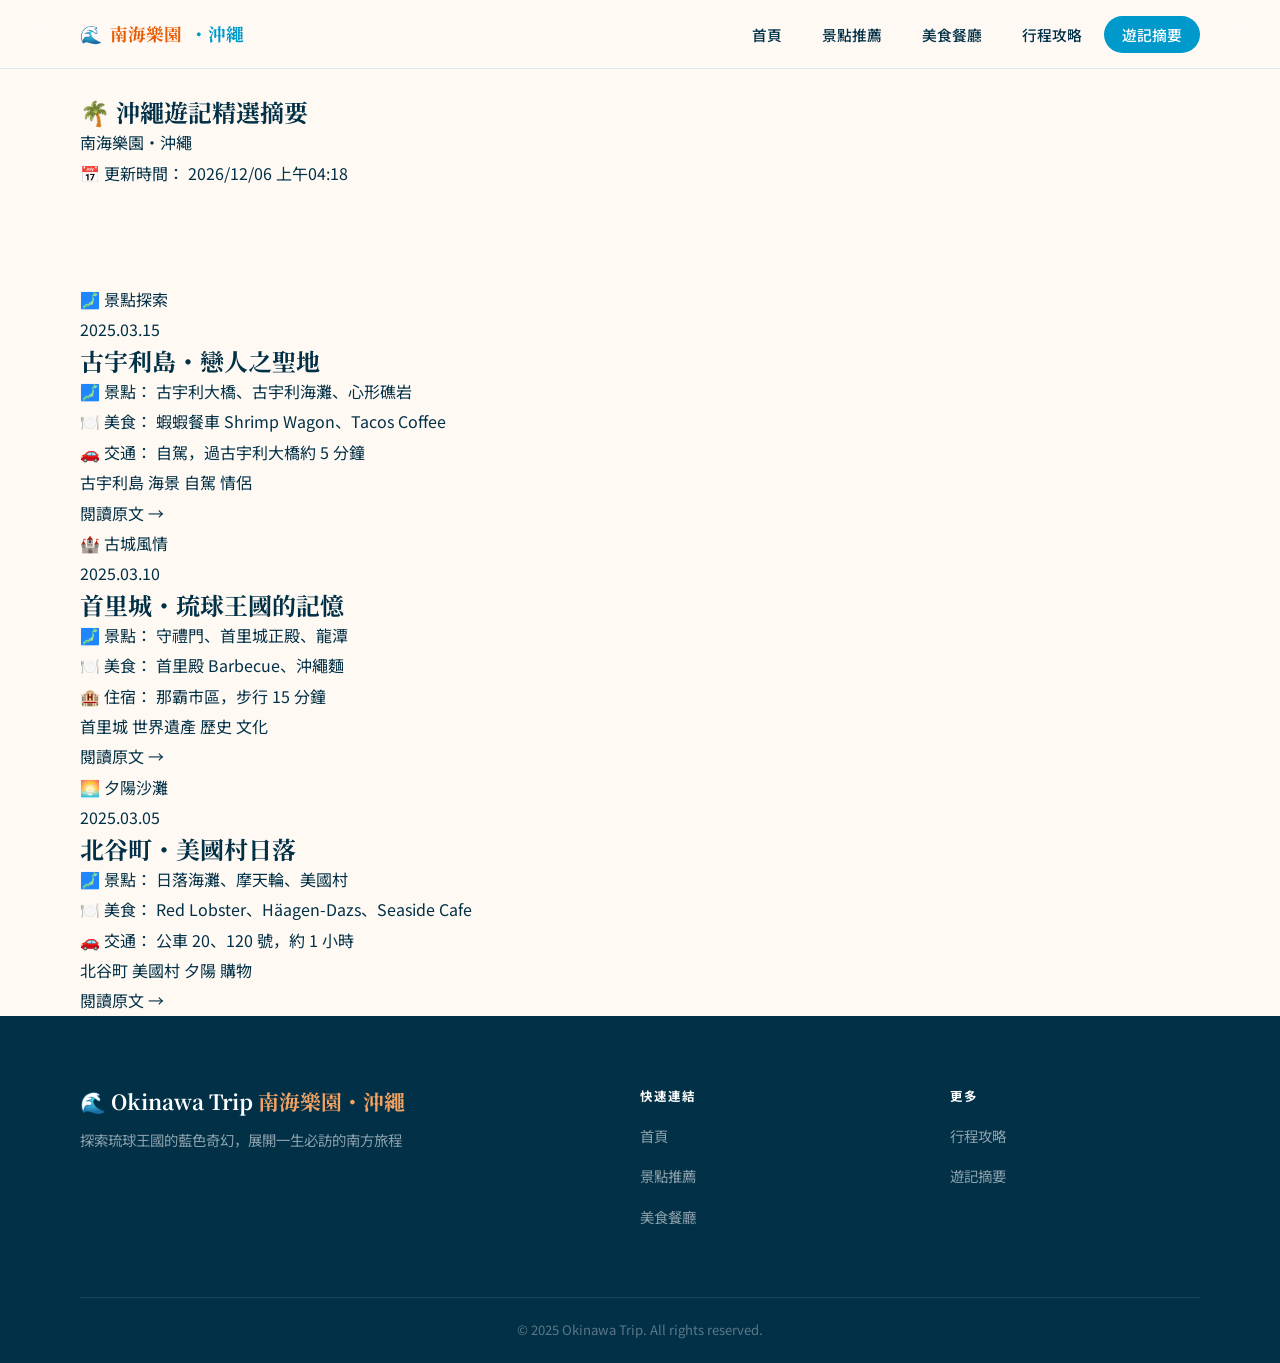
==== commit 9e39058b: "Fix: 遊記摘要樣式與導航列問題修復" ====
--- a/blog.html
+++ b/blog.html
@@ -10,161 +10,197 @@
   <link rel="stylesheet" href="css/style.css">
 </head>
 <body>
-  <!-- 頁首 -->
-  <header class="site-header">
-    <div class="container header-inner">
-      <a href="index.html" class="logo">🌴 Okinawa</a>
-      <nav class="nav-menu">
-        <a href="index.html">首頁</a>
-        <a href="spots.html">景點</a>
-        <a href="restaurants.html">美食</a>
-        <a href="itinerary.html">行程</a>
-        <a href="blog.html" class="active">遊記</a>
-      </nav>
-      <button class="hamburger" id="hamburger" aria-label="選單">
-        <span></span><span></span><span></span>
-      </button>
-    </div>
-  </header>
-
-  <!-- 頁面標題區 -->
-  <section class="page-hero">
-    <div class="container">
-      <h1>🌴 沖繩遊記精選摘要</h1>
-      <p class="hero-subtitle">南海樂園・沖繩</p>
-      <div class="update-time">
-        <span class="update-label">📅 更新時間：</span>
-        <span class="update-date" id="update-date">載入中...</span>
-      </div>
-    </div>
-  </section>
-
-  <!-- 遊記卡片區塊 -->
-  <main class="container">
+
+<!-- Navbar -->
+<nav class="navbar">
+  <div class="container">
+    <a href="index.html" class="nav-logo">
+      🌊 <span>南海樂園</span>・沖繩
+    </a>
+    <ul class="nav-links">
+      <li><a href="index.html">首頁</a></li>
+      <li><a href="spots.html">景點推薦</a></li>
+      <li><a href="restaurants.html">美食餐廳</a></li>
+      <li><a href="itinerary.html">行程攻略</a></li>
+      <li><a href="blog.html" class="active">遊記摘要</a></li>
+    </ul>
+    <div class="hamburger" aria-label="選單">
+      <span></span><span></span><span></span>
+    </div>
+  </div>
+</nav>
+
+<!-- Mobile Menu -->
+<div class="mobile-menu" id="mobileMenu">
+  <div class="mobile-menu-panel">
+    <button class="menu-close" aria-label="關閉" onclick="closeMobileMenu()">✕</button>
+    <ul>
+      <li><a href="index.html" onclick="closeMobileMenu()">首頁</a></li>
+      <li><a href="spots.html" onclick="closeMobileMenu()">景點推薦</a></li>
+      <li><a href="restaurants.html" onclick="closeMobileMenu()">美食餐廳</a></li>
+      <li><a href="itinerary.html" onclick="closeMobileMenu()">行程攻略</a></li>
+      <li><a href="blog.html" onclick="closeMobileMenu()">遊記摘要</a></li>
+    </ul>
+  </div>
+</div>
+
+<!-- Page Hero -->
+<section class="page-hero">
+  <div class="container">
+    <h1>🌴 沖繩遊記精選摘要</h1>
+    <p class="hero-subtitle">南海樂園・沖繩</p>
+    <div class="update-time">
+      <span class="update-label">📅 更新時間：</span>
+      <span class="update-date" id="update-date">載入中...</span>
+    </div>
+  </div>
+</section>
+
+<!-- Blog Grid -->
+<main class="container">
+  <div class="blog-grid" id="blog-content">
     <!-- 動態內容區塊：爬蟲專家請在此處替換整個 .blog-grid 內容 -->
-    <div class="blog-grid" id="blog-content">
-      <!-- 預設範例卡片（實際內容由爬蟲專家更新） -->
-      <article class="blog-card">
-        <div class="blog-card-header">
-          <div class="blog-tag">🗾 景點探索</div>
-          <div class="blog-date">2025.03.15</div>
-        </div>
-        <h2 class="blog-card-title">古宇利島・戀人之聖地</h2>
-        <div class="blog-card-summary">
-          <div class="summary-item">
-            <span class="summary-icon">🗾</span>
-            <span class="summary-label">景點：</span>
-            <span class="summary-text">古宇利大橋、古宇利海灘、心形礁岩</span>
-          </div>
-          <div class="summary-item">
-            <span class="summary-icon">🍽️</span>
-            <span class="summary-label">美食：</span>
-            <span class="summary-text">蝦蝦餐車 Shrimp Wagon、Tacos Coffee</span>
-          </div>
-          <div class="summary-item">
-            <span class="summary-icon">🚗</span>
-            <span class="summary-label">交通：</span>
-            <span class="summary-text">自駕，過古宇利大橋約 5 分鐘</span>
-          </div>
-        </div>
-        <div class="blog-card-tags">
-          <span class="tag">古宇利島</span>
-          <span class="tag">海景</span>
-          <span class="tag">自駕</span>
-          <span class="tag">情侶</span>
-        </div>
-        <a href="#" class="btn-read-more">閱讀原文 →</a>
-      </article>
-
-      <article class="blog-card">
-        <div class="blog-card-header">
-          <div class="blog-tag">🏰 古城風情</div>
-          <div class="blog-date">2025.03.10</div>
-        </div>
-        <h2 class="blog-card-title">首里城・琉球王國的記憶</h2>
-        <div class="blog-card-summary">
-          <div class="summary-item">
-            <span class="summary-icon">🗾</span>
-            <span class="summary-label">景點：</span>
-            <span class="summary-text">守禮門、首里城正殿、龍潭</span>
-          </div>
-          <div class="summary-item">
-            <span class="summary-icon">🍽️</span>
-            <span class="summary-label">美食：</span>
-            <span class="summary-text">首里殿 Barbecue、沖繩麵</span>
-          </div>
-          <div class="summary-item">
-            <span class="summary-icon">🏨</span>
-            <span class="summary-label">住宿：</span>
-            <span class="summary-text">那霸市區，步行 15 分鐘</span>
-          </div>
-        </div>
-        <div class="blog-card-tags">
-          <span class="tag">首里城</span>
-          <span class="tag">世界遺產</span>
-          <span class="tag">歷史</span>
-          <span class="tag">文化</span>
-        </div>
-        <a href="#" class="btn-read-more">閱讀原文 →</a>
-      </article>
-
-      <article class="blog-card">
-        <div class="blog-card-header">
-          <div class="blog-tag">🌅 夕陽沙灘</div>
-          <div class="blog-date">2025.03.05</div>
-        </div>
-        <h2 class="blog-card-title">北谷町・美國村日落</h2>
-        <div class="blog-card-summary">
-          <div class="summary-item">
-            <span class="summary-icon">🗾</span>
-            <span class="summary-label">景點：</span>
-            <span class="summary-text">日落海灘、摩天輪、美國村</span>
-          </div>
-          <div class="summary-item">
-            <span class="summary-icon">🍽️</span>
-            <span class="summary-label">美食：</span>
-            <span class="summary-text">Red Lobster、Häagen-Dazs、Seaside Cafe</span>
-          </div>
-          <div class="summary-item">
-            <span class="summary-icon">🚗</span>
-            <span class="summary-label">交通：</span>
-            <span class="summary-text">公車 20、120 號，約 1 小時</span>
-          </div>
-        </div>
-        <div class="blog-card-tags">
-          <span class="tag">北谷町</span>
-          <span class="tag">美國村</span>
-          <span class="tag">夕陽</span>
-          <span class="tag">購物</span>
-        </div>
-        <a href="#" class="btn-read-more">閱讀原文 →</a>
-      </article>
-    </div>
+    <article class="blog-card">
+      <div class="blog-card-header">
+        <div class="blog-tag">🗾 景點探索</div>
+        <div class="blog-date">2025.03.15</div>
+      </div>
+      <h2 class="blog-card-title">古宇利島・戀人之聖地</h2>
+      <div class="blog-card-summary">
+        <div class="summary-item">
+          <span class="summary-icon">🗾</span>
+          <span class="summary-label">景點：</span>
+          <span class="summary-text">古宇利大橋、古宇利海灘、心形礁岩</span>
+        </div>
+        <div class="summary-item">
+          <span class="summary-icon">🍽️</span>
+          <span class="summary-label">美食：</span>
+          <span class="summary-text">蝦蝦餐車 Shrimp Wagon、Tacos Coffee</span>
+        </div>
+        <div class="summary-item">
+          <span class="summary-icon">🚗</span>
+          <span class="summary-label">交通：</span>
+          <span class="summary-text">自駕，過古宇利大橋約 5 分鐘</span>
+        </div>
+      </div>
+      <div class="blog-card-tags">
+        <span class="tag">古宇利島</span>
+        <span class="tag">海景</span>
+        <span class="tag">自駕</span>
+        <span class="tag">情侶</span>
+      </div>
+      <a href="#" class="btn-read-more">閱讀原文 →</a>
+    </article>
+
+    <article class="blog-card">
+      <div class="blog-card-header">
+        <div class="blog-tag">🏰 古城風情</div>
+        <div class="blog-date">2025.03.10</div>
+      </div>
+      <h2 class="blog-card-title">首里城・琉球王國的記憶</h2>
+      <div class="blog-card-summary">
+        <div class="summary-item">
+          <span class="summary-icon">🗾</span>
+          <span class="summary-label">景點：</span>
+          <span class="summary-text">守禮門、首里城正殿、龍潭</span>
+        </div>
+        <div class="summary-item">
+          <span class="summary-icon">🍽️</span>
+          <span class="summary-label">美食：</span>
+          <span class="summary-text">首里殿 Barbecue、沖繩麵</span>
+        </div>
+        <div class="summary-item">
+          <span class="summary-icon">🏨</span>
+          <span class="summary-label">住宿：</span>
+          <span class="summary-text">那霸市區，步行 15 分鐘</span>
+        </div>
+      </div>
+      <div class="blog-card-tags">
+        <span class="tag">首里城</span>
+        <span class="tag">世界遺產</span>
+        <span class="tag">歷史</span>
+        <span class="tag">文化</span>
+      </div>
+      <a href="#" class="btn-read-more">閱讀原文 →</a>
+    </article>
+
+    <article class="blog-card">
+      <div class="blog-card-header">
+        <div class="blog-tag">🌅 夕陽沙灘</div>
+        <div class="blog-date">2025.03.05</div>
+      </div>
+      <h2 class="blog-card-title">北谷町・美國村日落</h2>
+      <div class="blog-card-summary">
+        <div class="summary-item">
+          <span class="summary-icon">🗾</span>
+          <span class="summary-label">景點：</span>
+          <span class="summary-text">日落海灘、摩天輪、美國村</span>
+        </div>
+        <div class="summary-item">
+          <span class="summary-icon">🍽️</span>
+          <span class="summary-label">美食：</span>
+          <span class="summary-text">Red Lobster、Häagen-Dazs、Seaside Cafe</span>
+        </div>
+        <div class="summary-item">
+          <span class="summary-icon">🚗</span>
+          <span class="summary-label">交通：</span>
+          <span class="summary-text">公車 20、120 號，約 1 小時</span>
+        </div>
+      </div>
+      <div class="blog-card-tags">
+        <span class="tag">北谷町</span>
+        <span class="tag">美國村</span>
+        <span class="tag">夕陽</span>
+        <span class="tag">購物</span>
+      </div>
+      <a href="#" class="btn-read-more">閱讀原文 →</a>
+    </article>
     <!-- 動態內容區塊 End -->
-  </main>
-
-  <!-- 頁尾 -->
-  <footer class="site-footer">
-    <div class="container">
-      <p>🌴 Okinawa Trip - 南海樂園・沖繩</p>
-      <p class="footer-copy">© 2025 Okinawa Trip. All rights reserved.</p>
-    </div>
-  </footer>
-
-  <!-- JS -->
-  <script src="js/main.js"></script>
-  <script>
-    // 更新時間（可由爬蟲專家動態修改）
-    const updateDateEl = document.getElementById('update-date');
-    if (updateDateEl) {
-      updateDateEl.textContent = new Date().toLocaleString('zh-TW', {
-        year: 'numeric',
-        month: '2-digit',
-        day: '2-digit',
-        hour: '2-digit',
-        minute: '2-digit'
-      });
-    }
-  </script>
+  </div>
+</main>
+
+<!-- Footer -->
+<footer class="footer">
+  <div class="container">
+    <div class="footer-inner">
+      <div class="footer-brand">
+        <h3>🌊 Okinawa Trip <span>南海樂園・沖繩</span></h3>
+        <p>探索琉球王國的藍色奇幻，展開一生必訪的南方旅程</p>
+      </div>
+      <div class="footer-links">
+        <h4>快速連結</h4>
+        <ul>
+          <li><a href="index.html">首頁</a></li>
+          <li><a href="spots.html">景點推薦</a></li>
+          <li><a href="restaurants.html">美食餐廳</a></li>
+        </ul>
+      </div>
+      <div class="footer-links">
+        <h4>更多</h4>
+        <ul>
+          <li><a href="itinerary.html">行程攻略</a></li>
+          <li><a href="blog.html">遊記摘要</a></li>
+        </ul>
+      </div>
+    </div>
+    <div class="footer-bottom">
+      <p>© 2025 Okinawa Trip. All rights reserved.</p>
+    </div>
+  </div>
+</footer>
+
+<script src="js/main.js"></script>
+<script>
+  const updateDateEl = document.getElementById('update-date');
+  if (updateDateEl) {
+    updateDateEl.textContent = new Date().toLocaleString('zh-TW', {
+      year: 'numeric',
+      month: '2-digit',
+      day: '2-digit',
+      hour: '2-digit',
+      minute: '2-digit'
+    });
+  }
+</script>
 </body>
-</html>+</html>
